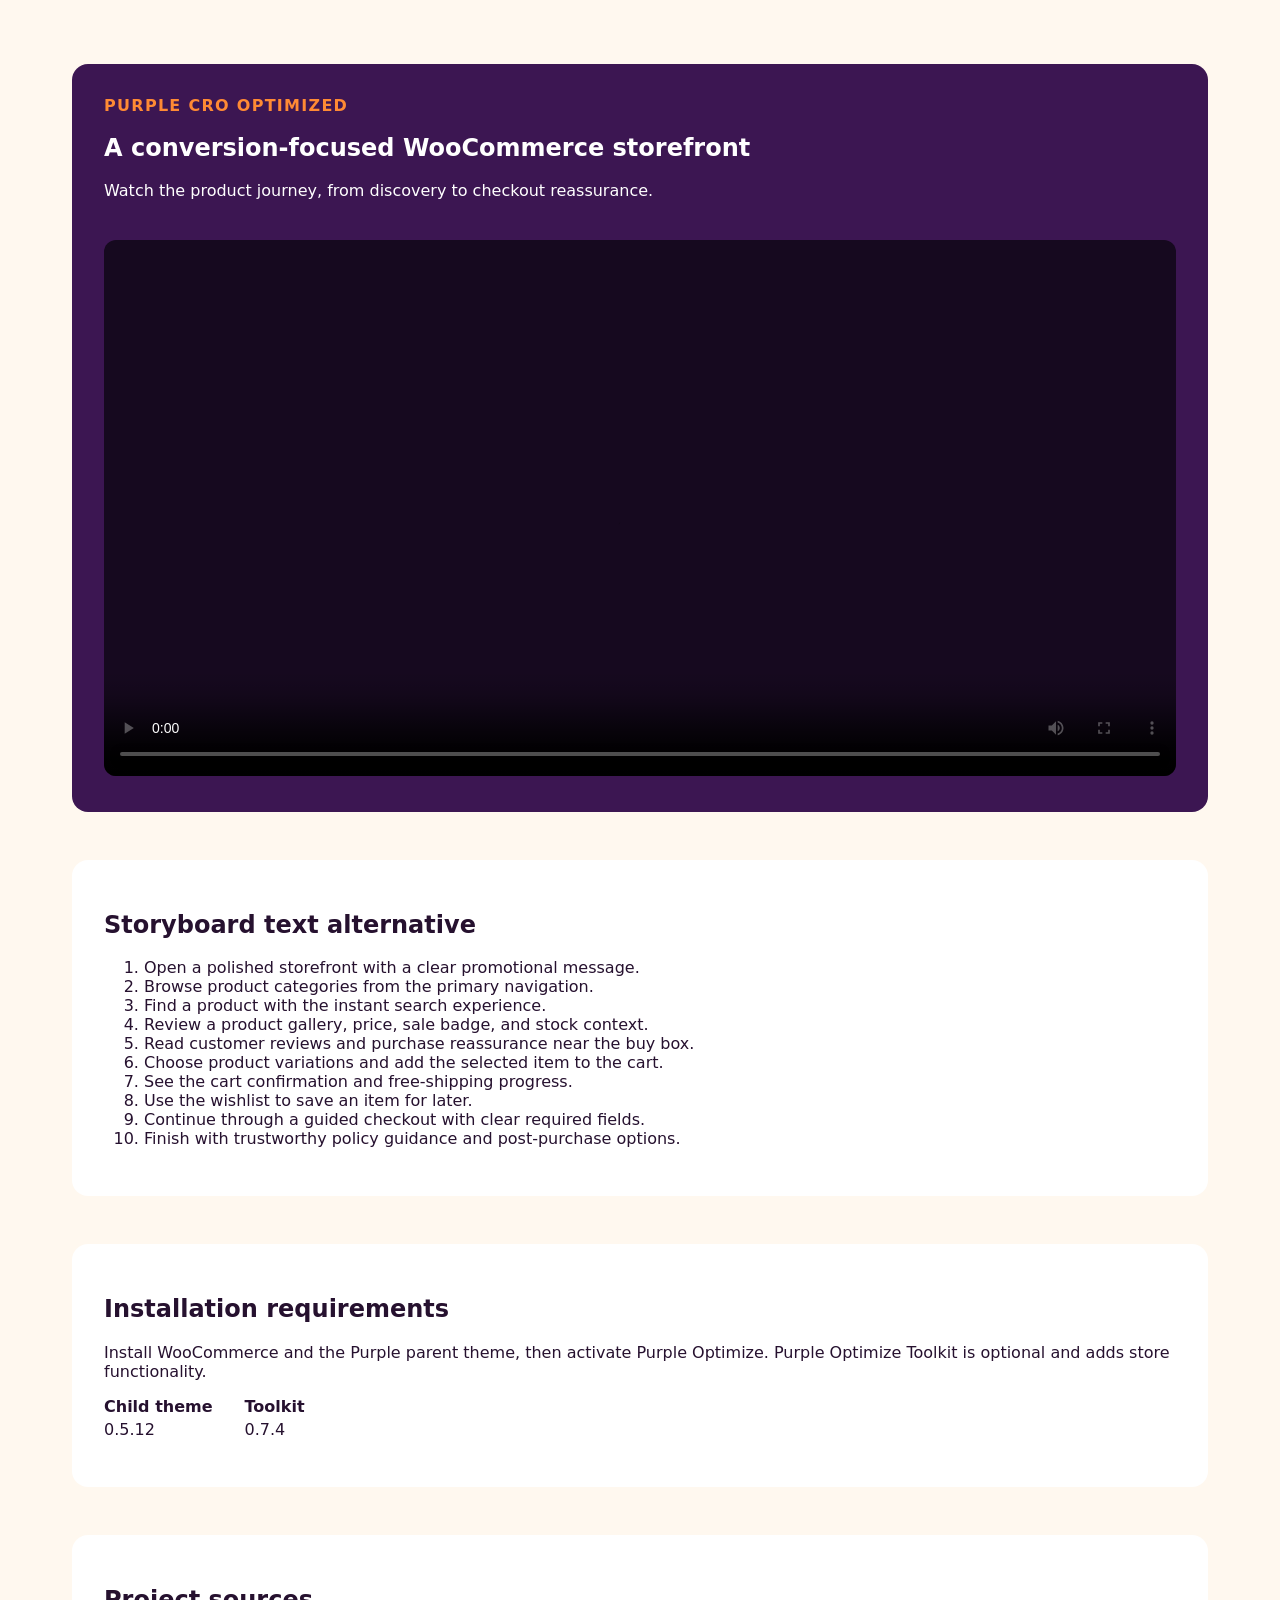
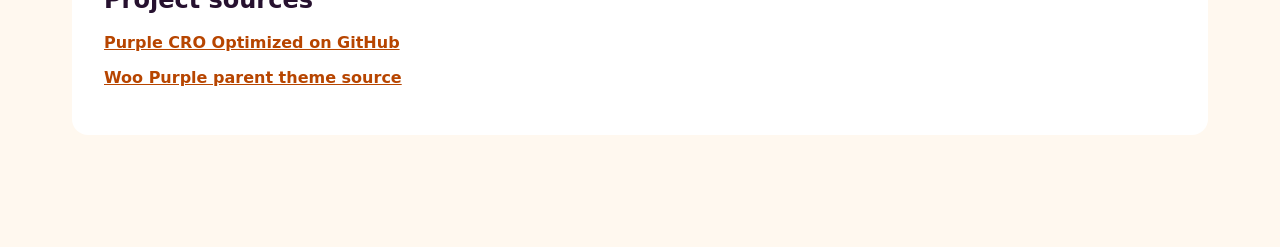
==== docs/demo/index.html @ bffa94e2 "Add GitHub Pages demo shell" ====
<!doctype html>
<html lang="en">
  <head>
    <meta charset="utf-8">
    <meta name="viewport" content="width=device-width, initial-scale=1">
    <title>Purple CRO Optimized demo</title>
    <meta name="description" content="A guided overview of the Purple CRO Optimized WooCommerce child theme and toolkit.">
    <link rel="stylesheet" href="styles.css">
  </head>
  <body>
    <main>
      <section class="hero" aria-labelledby="page-title">
        <p class="eyebrow">Purple CRO Optimized</p>
        <h1 id="page-title">A conversion-focused WooCommerce storefront</h1>
        <p>Watch the product journey, from discovery to checkout reassurance.</p>
        <video controls poster="assets/purple-cro-demo-poster.webp">
          <source src="assets/purple-cro-demo.mp4" type="video/mp4">
          Your browser does not support HTML video. Use the storyboard below.
        </video>
      </section>

      <section aria-labelledby="storyboard-title">
        <h2 id="storyboard-title">Storyboard text alternative</h2>
        <ol>
          <li>Open a polished storefront with a clear promotional message.</li>
          <li>Browse product categories from the primary navigation.</li>
          <li>Find a product with the instant search experience.</li>
          <li>Review a product gallery, price, sale badge, and stock context.</li>
          <li>Read customer reviews and purchase reassurance near the buy box.</li>
          <li>Choose product variations and add the selected item to the cart.</li>
          <li>See the cart confirmation and free-shipping progress.</li>
          <li>Use the wishlist to save an item for later.</li>
          <li>Continue through a guided checkout with clear required fields.</li>
          <li>Finish with trustworthy policy guidance and post-purchase options.</li>
        </ol>
      </section>

      <section aria-labelledby="requirements-title">
        <h2 id="requirements-title">Installation requirements</h2>
        <p>Install WooCommerce and the Purple parent theme, then activate Purple Optimize. Purple Optimize Toolkit is optional and adds store functionality.</p>
        <dl class="versions">
          <div><dt>Child theme</dt><dd>0.5.12</dd></div>
          <div><dt>Toolkit</dt><dd>0.7.4</dd></div>
        </dl>
      </section>

      <section aria-labelledby="sources-title">
        <h2 id="sources-title">Project sources</h2>
        <p><a href="https://github.com/solstudioim/purple-cro-optimized" rel="noreferrer noopener">Purple CRO Optimized on GitHub</a></p>
        <p><a href="https://github.com/woocommerce/woo-themes/tree/trunk/purple" rel="noreferrer noopener">Woo Purple parent theme source</a></p>
      </section>
    </main>
  </body>
</html>
---- docs/demo/styles.css ----
:root {
  color: #26112f;
  background: #fff8ef;
  font-family: Inter, ui-sans-serif, system-ui, sans-serif;
}

* {
  box-sizing: border-box;
}

body {
  margin: 0;
  background: #fff8ef;
}

main {
  max-width: 1200px;
  margin: 0 auto;
  padding: 4rem 2rem;
}

section {
  margin-bottom: 3rem;
  padding: 2rem;
  border-radius: 1rem;
  background: #ffffff;
}

.hero {
  color: #ffffff;
  background: #3c1652;
}

.eyebrow {
  margin: 0;
  color: #ff8a34;
  font-weight: 700;
  letter-spacing: 0.08em;
  text-transform: uppercase;
}

h1,
h2 {
  line-height: 1.1;
}

video {
  width: 100%;
  margin-top: 1.5rem;
  border-radius: 0.75rem;
  background: #16091f;
}

a {
  color: #b74500;
  font-weight: 700;
}

a:focus-visible {
  outline: 3px solid #ff8a34;
  outline-offset: 4px;
}

.versions {
  display: flex;
  gap: 2rem;
}

.versions div {
  display: grid;
  gap: 0.25rem;
}

dt {
  font-weight: 700;
}

dd {
  margin: 0;
}

@media (max-width: 720px) {
  main {
    padding: 2rem 1rem;
  }

  section {
    padding: 1.5rem;
  }

  .versions {
    flex-direction: column;
    gap: 1rem;
  }
}
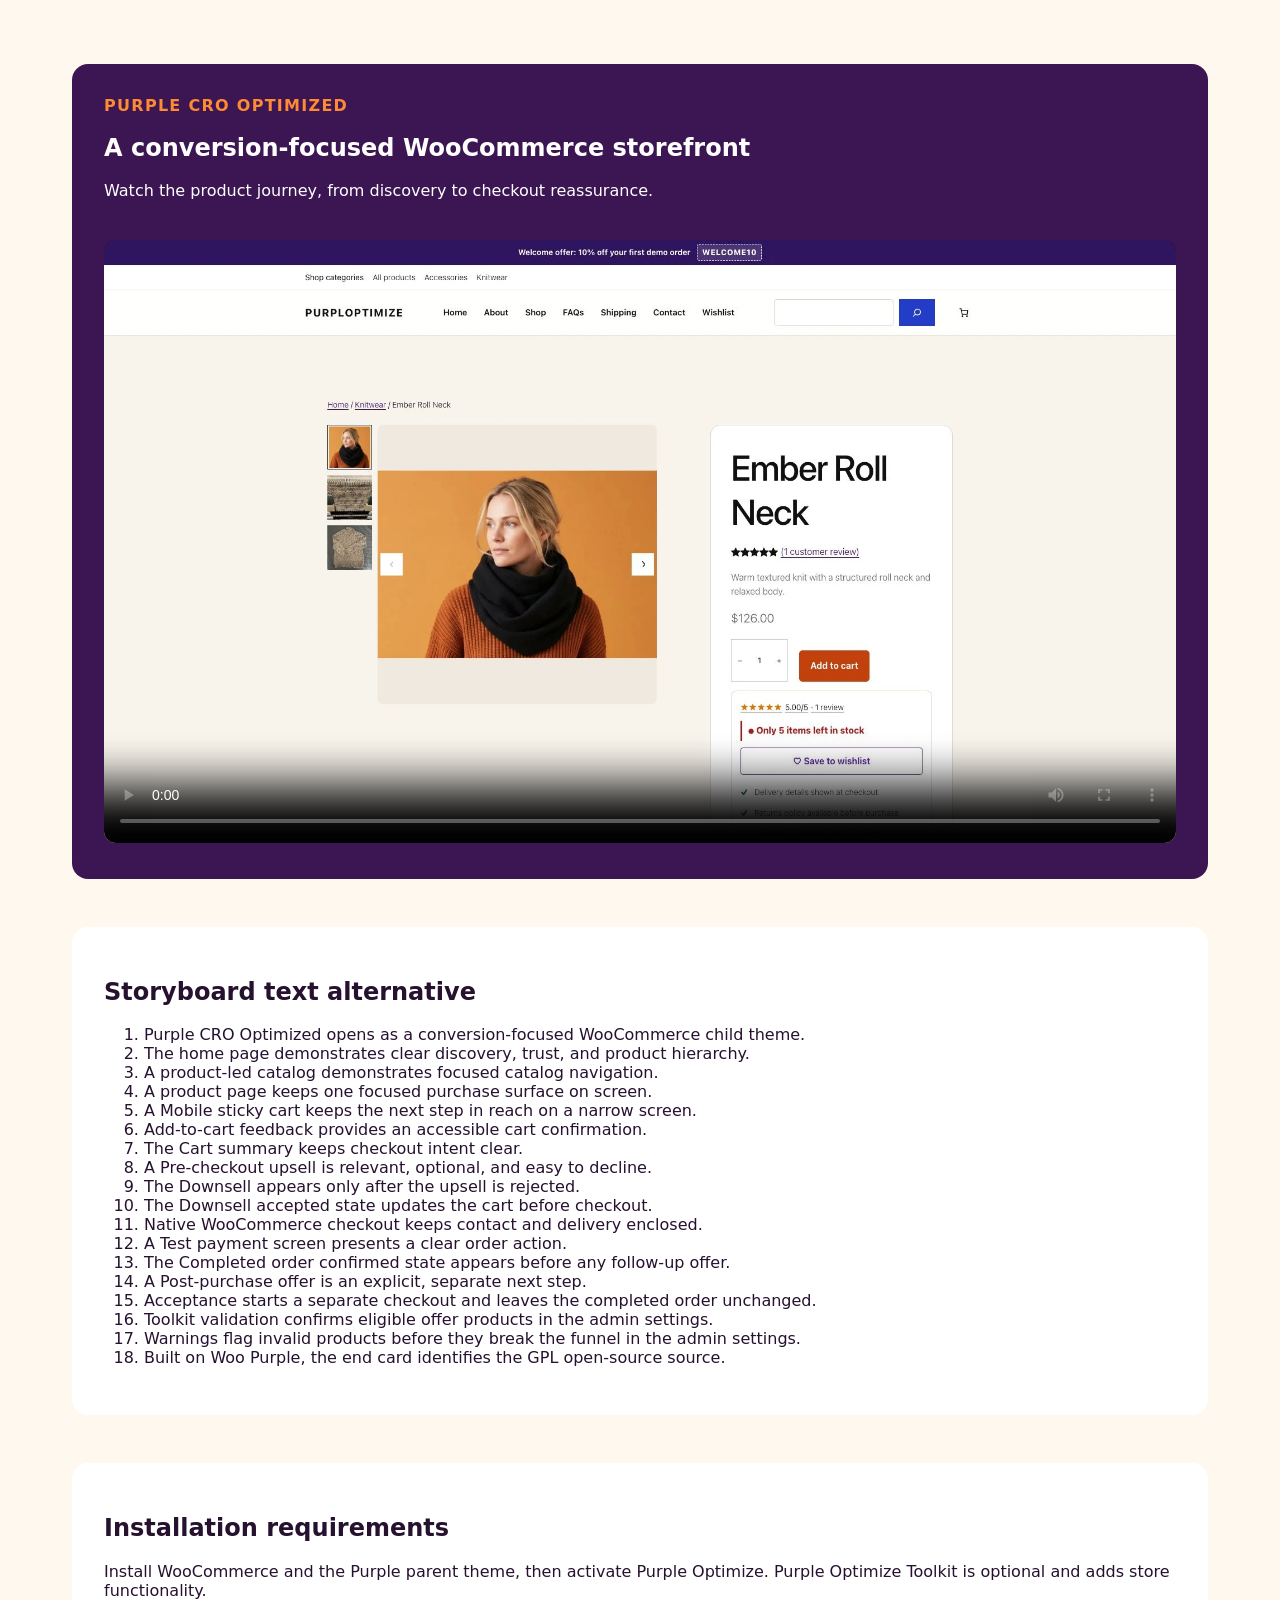
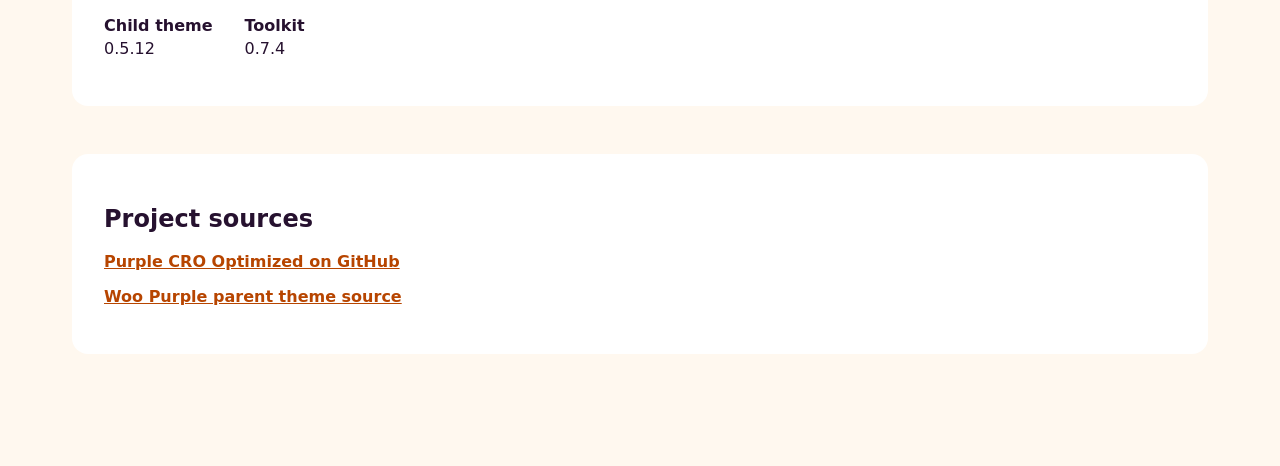
==== commit 2b45d453: "Make demo video reproducible" ====
--- a/docs/demo/index.html
+++ b/docs/demo/index.html
@@ -22,16 +22,24 @@
       <section aria-labelledby="storyboard-title">
         <h2 id="storyboard-title">Storyboard text alternative</h2>
         <ol>
-          <li>Open a polished storefront with a clear promotional message.</li>
-          <li>Browse product categories from the primary navigation.</li>
-          <li>Find a product with the instant search experience.</li>
-          <li>Review a product gallery, price, sale badge, and stock context.</li>
-          <li>Read customer reviews and purchase reassurance near the buy box.</li>
-          <li>Choose product variations and add the selected item to the cart.</li>
-          <li>See the cart confirmation and free-shipping progress.</li>
-          <li>Use the wishlist to save an item for later.</li>
-          <li>Continue through a guided checkout with clear required fields.</li>
-          <li>Finish with trustworthy policy guidance and post-purchase options.</li>
+          <li>Purple CRO Optimized opens as a conversion-focused WooCommerce child theme.</li>
+          <li>The home page demonstrates clear discovery, trust, and product hierarchy.</li>
+          <li>A product-led catalog demonstrates focused catalog navigation.</li>
+          <li>A product page keeps one focused purchase surface on screen.</li>
+          <li>A Mobile sticky cart keeps the next step in reach on a narrow screen.</li>
+          <li>Add-to-cart feedback provides an accessible cart confirmation.</li>
+          <li>The Cart summary keeps checkout intent clear.</li>
+          <li>A Pre-checkout upsell is relevant, optional, and easy to decline.</li>
+          <li>The Downsell appears only after the upsell is rejected.</li>
+          <li>The Downsell accepted state updates the cart before checkout.</li>
+          <li>Native WooCommerce checkout keeps contact and delivery enclosed.</li>
+          <li>A Test payment screen presents a clear order action.</li>
+          <li>The Completed order confirmed state appears before any follow-up offer.</li>
+          <li>A Post-purchase offer is an explicit, separate next step.</li>
+          <li>Acceptance starts a separate checkout and leaves the completed order unchanged.</li>
+          <li>Toolkit validation confirms eligible offer products in the admin settings.</li>
+          <li>Warnings flag invalid products before they break the funnel in the admin settings.</li>
+          <li>Built on Woo Purple, the end card identifies the GPL open-source source.</li>
         </ol>
       </section>
 
